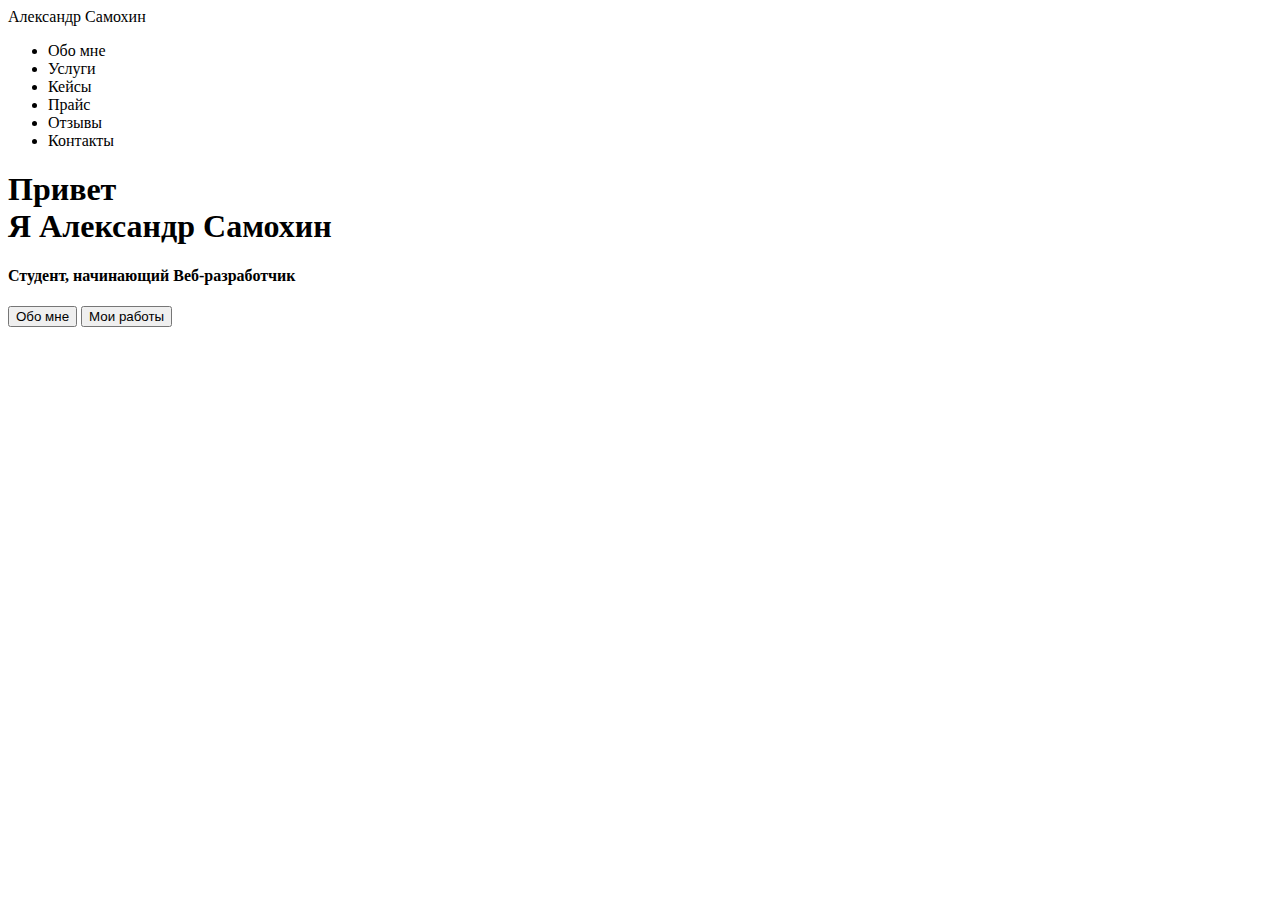
==== src/index.html @ 6c16e6c9 "Залил проект на сервер" ====
<!DOCTYPE html>
<html lang="en">
<head>
	<meta charset="UTF-8">
	<meta name="description" content="Это моя первая страница...">
	<meta name="author" content="Alexandr">
	<meta name="robots" content="all">
	<meta name="viewport" content="width=device-width, initial-scale=1.0">

	<meta property="og:title" content="Это моя первая страница...">
	<title>Александр Самохин - начинающий Веб-разработчик</title>
</head>

<body>
	<header>
		<nav>
			<div class="logo">Александр Самохин</div>
			<div class="menu"><ul> 
				  <li>Обо мне</li>
				  <li>Услуги</li>
				  <li>Кейсы</li>
				  <li>Прайс</li>
				  <li>Отзывы</li>
				  <li>Контакты</li>
				</ul>
			</div>
		</nav>
	</header>

	<div class="main"><div class="title__container">
		<h1>Привет <br> Я Александр Самохин</h1>
		<h4>Студент, начинающий Веб-разработчик</h4>
		<input type="submit" value="Обо мне">
		<input type="submit" value="Мои работы">
	</div></div>



</body>

</html>
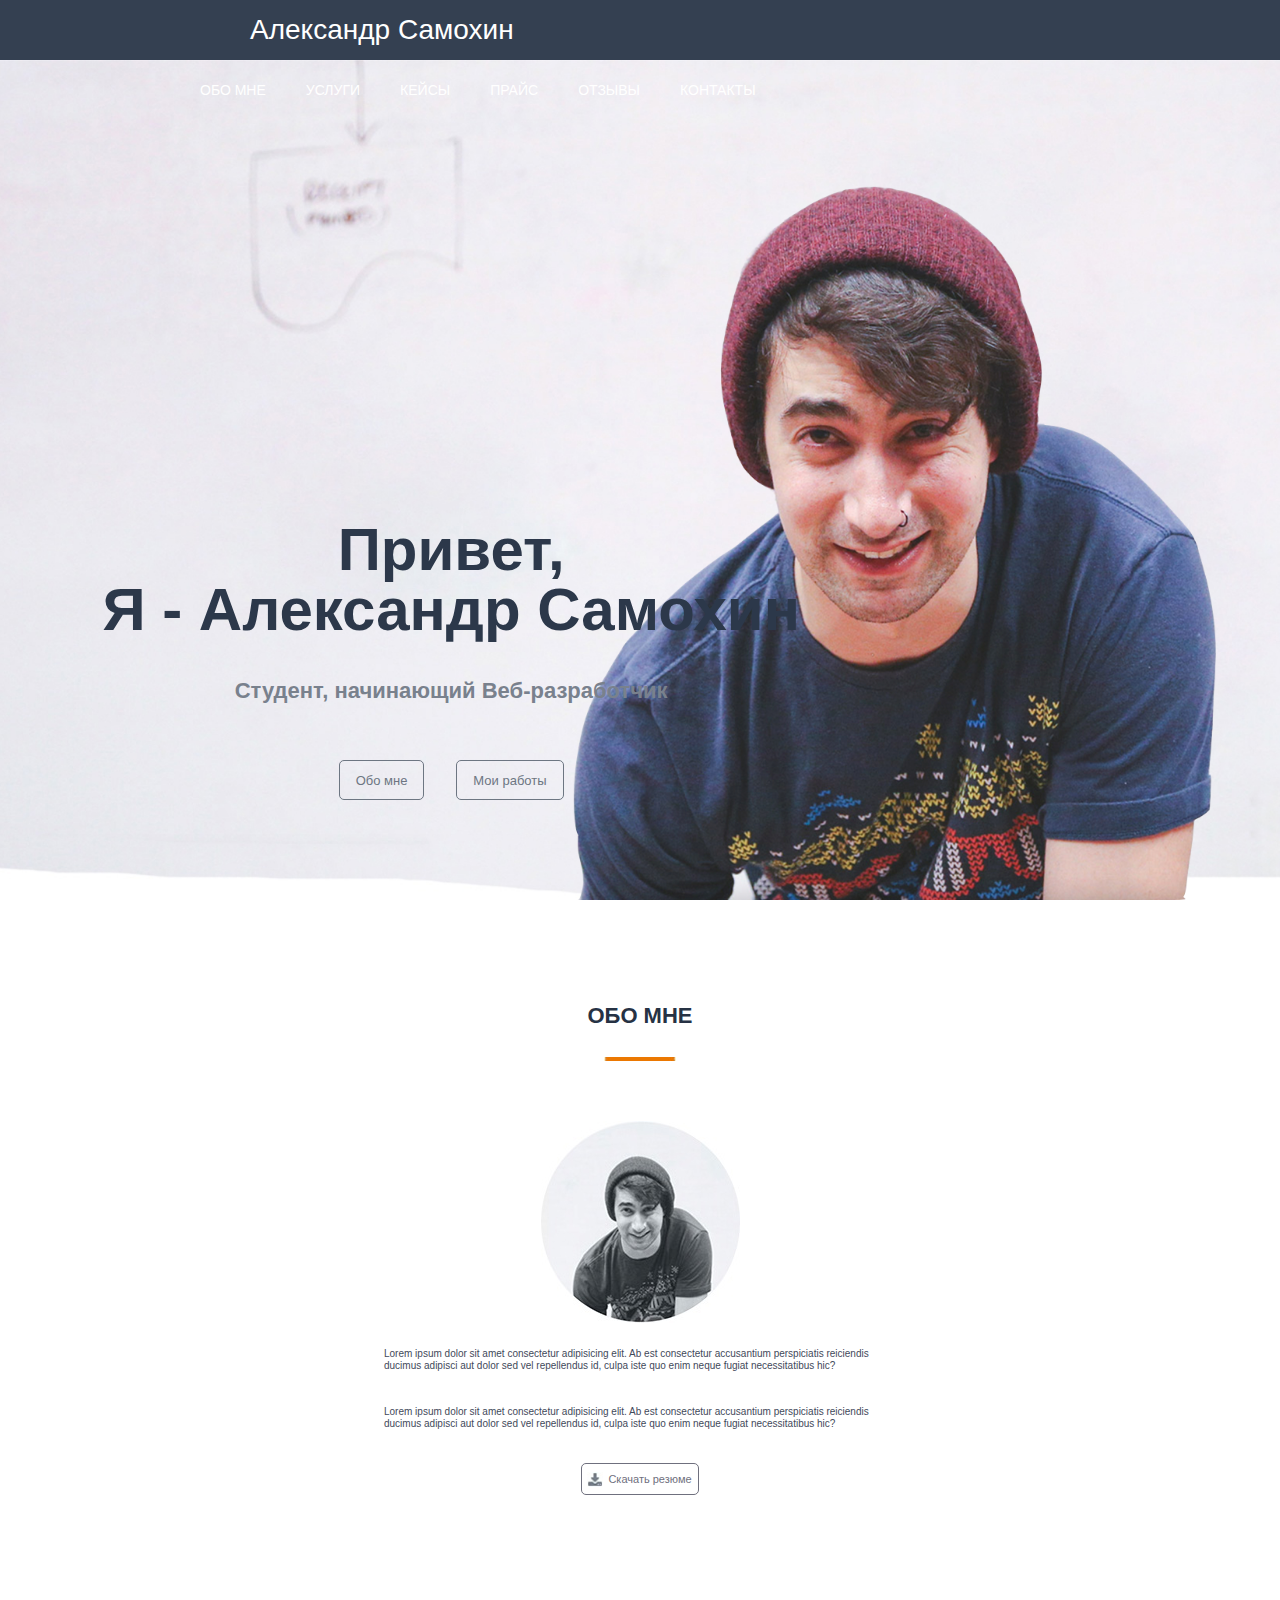
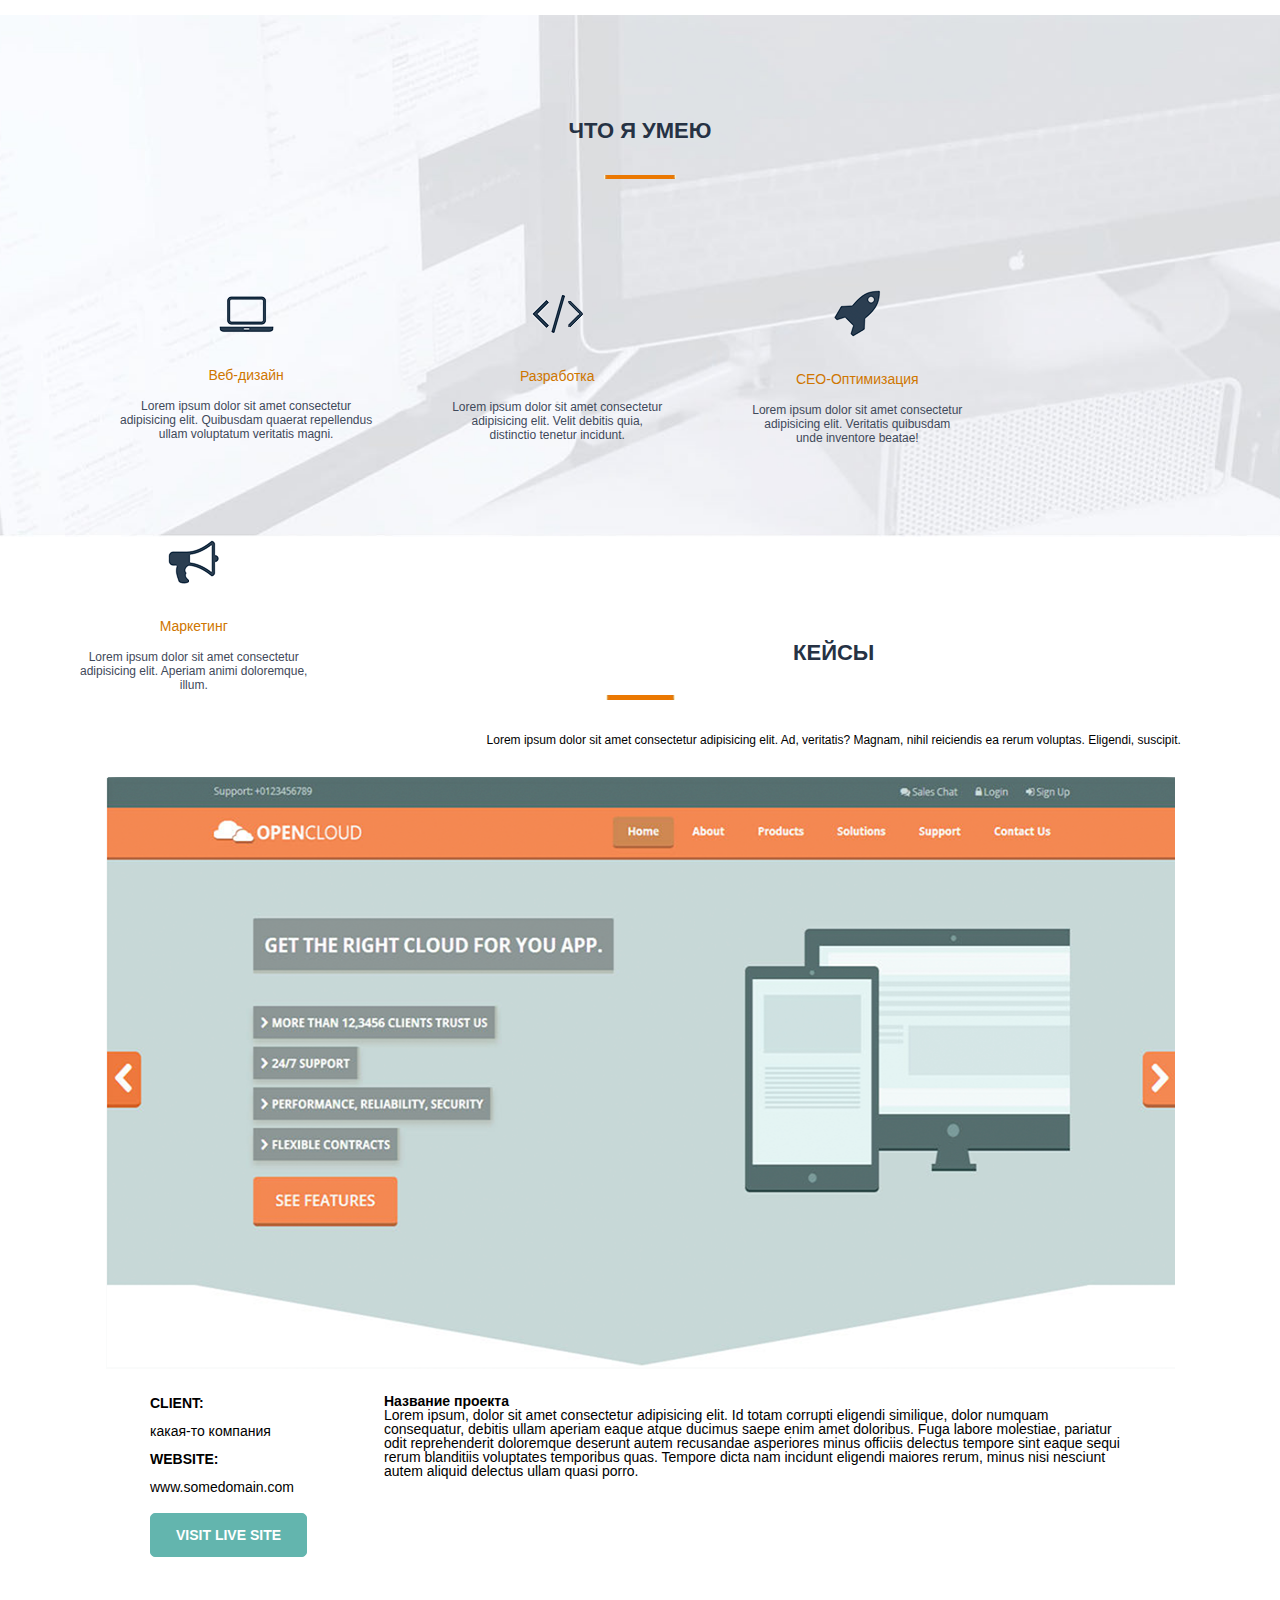
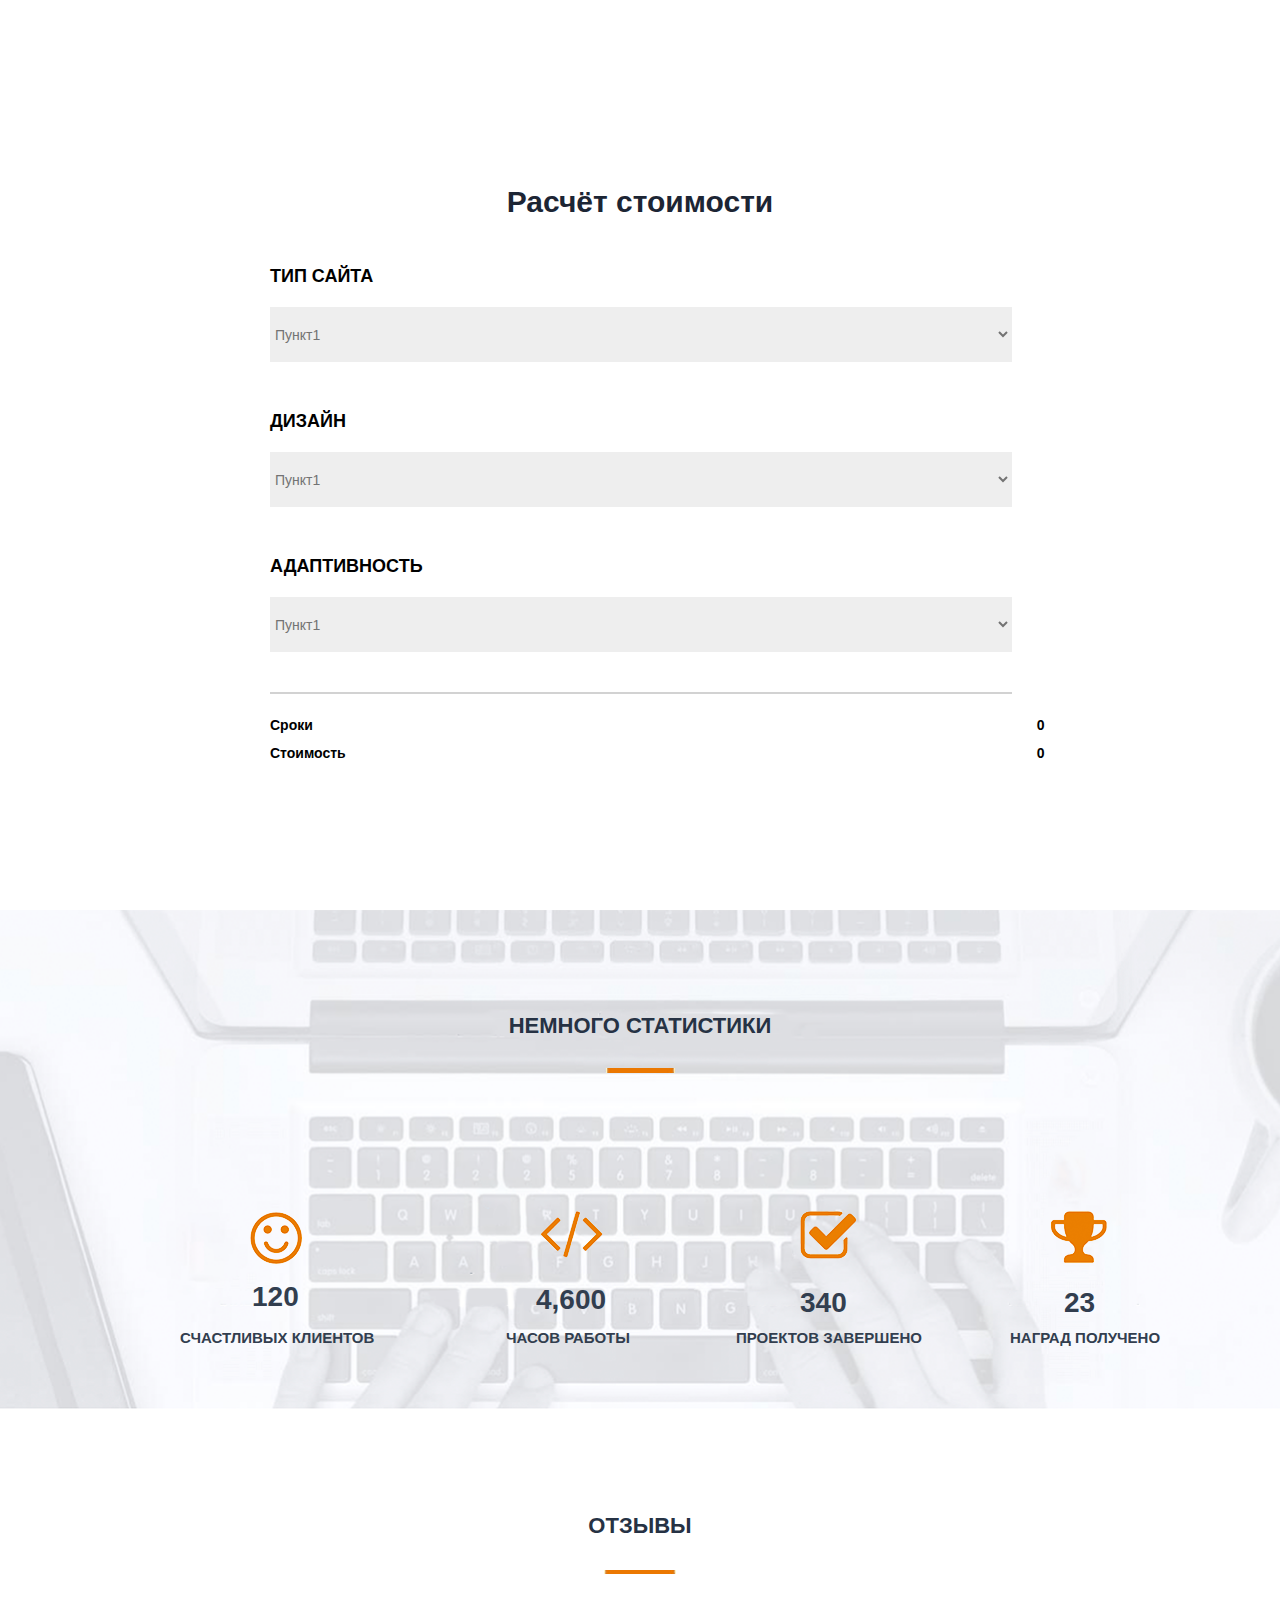
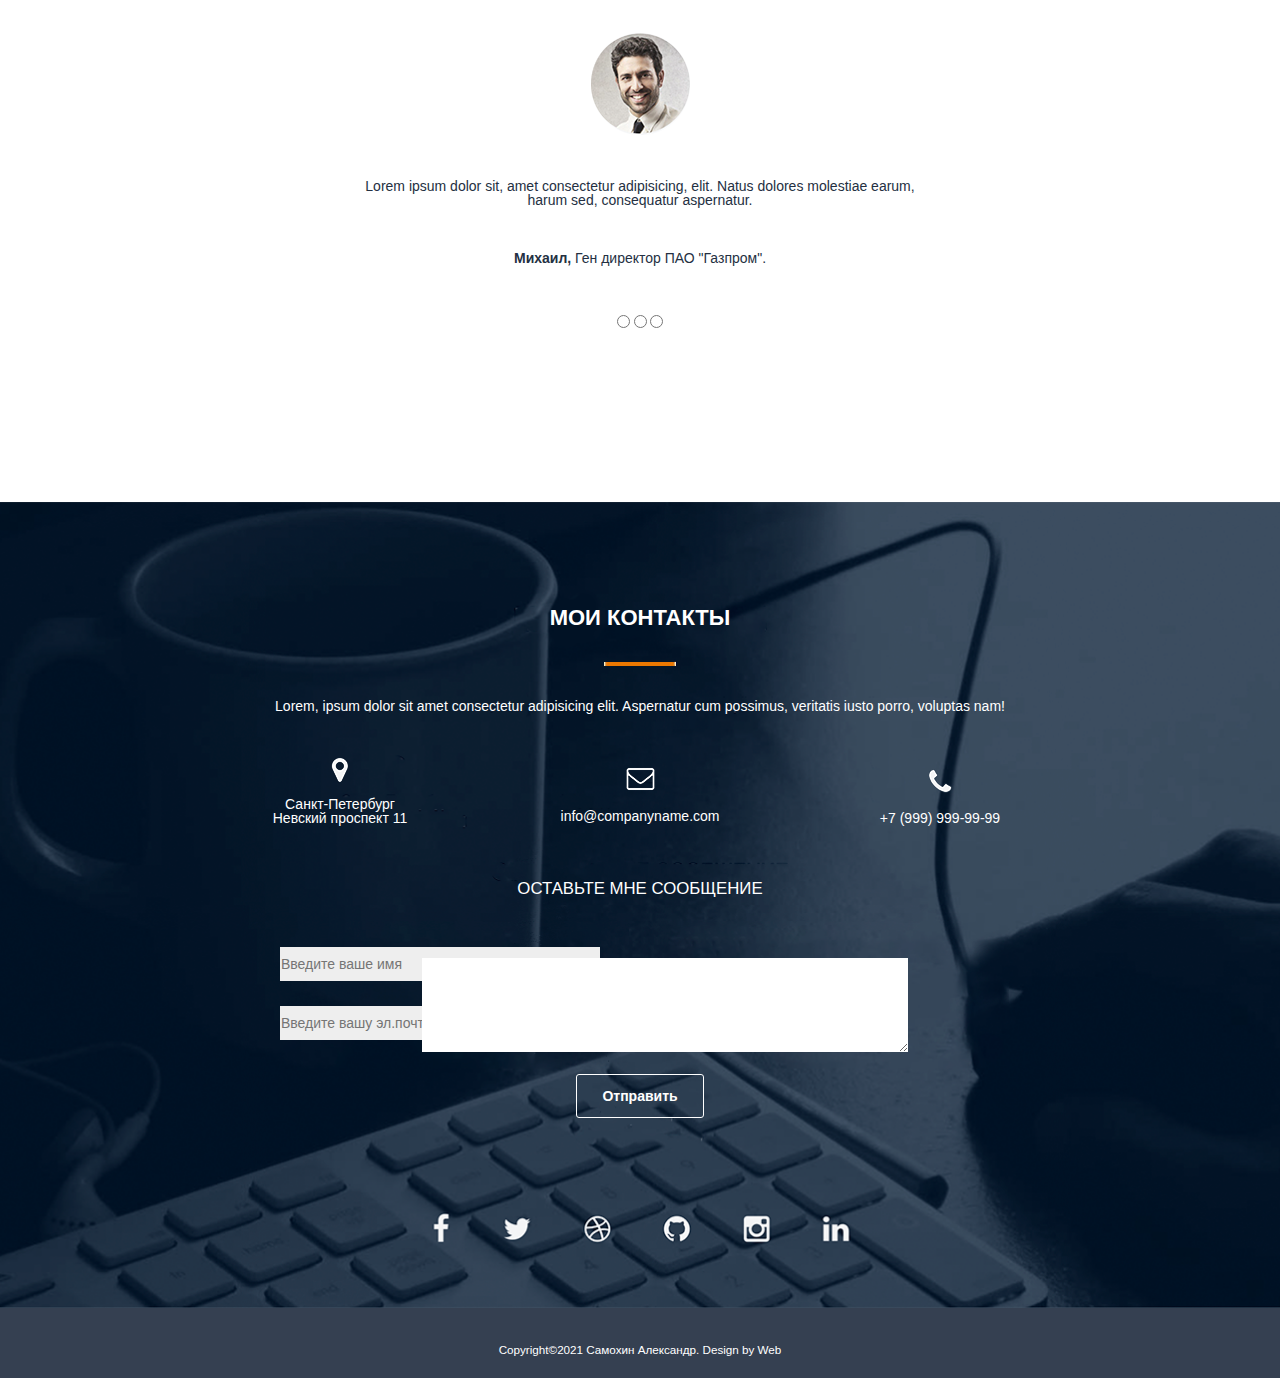
==== commit 3d23462e: "Второе домашнее задание (Не до конца сделано в самом конец)" ====
--- a/src/index.html
+++ b/src/index.html
@@ -9,6 +9,8 @@
 
 	<meta property="og:title" content="Это моя первая страница...">
 	<title>Александр Самохин - начинающий Веб-разработчик</title>
+	<link rel="stylesheet" href="css/reset.css">
+	<link rel="stylesheet" href="css/style.css">
 </head>
 
 <body>
@@ -28,12 +30,199 @@
 	</header>
 
 	<div class="main"><div class="title__container">
-		<h1>Привет <br> Я Александр Самохин</h1>
+		<h1>Привет, <br> Я - Александр Самохин</h1>
 		<h4>Студент, начинающий Веб-разработчик</h4>
 		<input type="submit" value="Обо мне">
 		<input type="submit" value="Мои работы">
 	</div></div>
 
+	
+	<div class="blog1">
+		<h2>Обо мне</h2>
+		<img src="img/line.png" alt="line">
+		<div class="aboutme">
+			<img src="img/boy2.png" alt="Пока не добавил(">
+			<p><small>Lorem ipsum dolor sit amet consectetur adipisicing elit. Ab est consectetur accusantium perspiciatis reiciendis ducimus adipisci aut dolor sed vel repellendus id, culpa iste quo enim neque fugiat necessitatibus hic?</small></p>
+			<p><small>Lorem ipsum dolor sit amet consectetur adipisicing elit. Ab est consectetur accusantium perspiciatis reiciendis ducimus adipisci aut dolor sed vel repellendus id, culpa iste quo enim neque fugiat necessitatibus hic?</small></p>
+			<input type="submit" value="Скачать резюме">
+		</div>
+	</div>
+
+	<div class="blog2">
+		<h2>Что я умею</h2>
+		<!-- <img src="img/line.png" alt="line"> -->
+		<div class="can">
+			<br>
+			<div class="web">
+				<img src="img/laptop.png" alt="не добавил">
+				<h3>Веб-дизайн</h3>
+				<span>Lorem ipsum dolor sit amet consectetur <br>adipisicing elit. Quibusdam quaerat repellendus <br>ullam voluptatum veritatis magni.</span>
+			</div>
+			<br>
+			<div class="develop">
+				<img src="img/develop1.png" alt="нету(">
+				<h3>Разработка</h3>
+				<span>Lorem ipsum dolor sit amet consectetur <br>adipisicing elit. Velit debitis quia, <br>distinctio tenetur incidunt.</span>
+			</div>
+			<br>
+			<div class="CEO">
+				<img src="img/rocket.png" alt="не скачал">
+				<h3>CEO-Оптимизация</h3>
+				<span>Lorem ipsum dolor sit amet consectetur <br>adipisicing elit. Veritatis quibusdam <br>unde inventore beatae!</span>
+			</div>
+			<br>
+			<div class="marketing">
+				<img src="img/voice.png" alt="не установил">
+				<h3>Маркетинг</h3>
+				<span>Lorem ipsum dolor sit amet consectetur<br> adipisicing elit. Aperiam animi doloremque,<br> illum.</span>
+			</div>
+		</div>
+	</div>
+
+	<div class="blog3">
+		<h2>Кейсы</h2>
+		<div class="case">
+			<div class="case1">
+				<p>Lorem ipsum dolor sit amet consectetur adipisicing elit. Ad, veritatis? Magnam, nihil reiciendis ea rerum voluptas. Eligendi, suscipit.</p> </div>
+				<!-- <img src="img/opencloud.png" alt="Огромная картинка, которой нет"> -->
+				<div class="case2">
+					<p><b>CLIENT:</b><br><br>какая-то компания<br><br>
+					<b>WEBSITE:</b><br><br>www.somedomain.com</p>
+				</div>
+					<div class="case3">
+						<p><b>Название проекта</b><br>Lorem ipsum, dolor sit amet consectetur adipisicing elit. Id totam corrupti eligendi similique, dolor numquam consequatur, debitis ullam aperiam eaque atque ducimus saepe enim amet doloribus. Fuga labore molestiae, pariatur odit reprehenderit doloremque deserunt autem recusandae asperiores minus officiis delectus tempore sint eaque sequi rerum blanditiis voluptates temporibus quas. Tempore dicta nam incidunt eligendi maiores rerum, minus nisi nesciunt autem aliquid delectus ullam quasi porro.</p>				
+					</div>
+		</div>
+	</div>
+		<div class="button">
+		<input type="submit" value="VISIT LIVE SITE">
+		</div>
+		<div class="calculate">
+		<h2>Расчёт стоимости</h2>
+		<div class="calc1">
+			<form action="#">
+				<p><b>ТИП САЙТА</b></p>
+				<select name="list" id="list">
+					<option value="opt1">Пункт1</option>
+				</select>
+				<p><b>ДИЗАЙН</b></p>
+				<select name="list" id="list">
+					<option value="opt1">Пункт1</option>
+				</select>
+				<p><b>АДАПТИВНОСТЬ</b></p>
+				<select name="list" id="list">
+					<option value="opt1">Пункт1</option>
+				</select>
+			</form>
+			<img src="img/totalline.png" alt="">
+		</div>
+		</div>
+		<div class="total">
+			<span class="date1">Сроки</span>	
+			<span class="date2">0</span>
+			<br><br>
+			<span class="amount1">Стоимость</span>
+			<span class="amount2">0</span>
+		</div>
+	</div>
+
+	<div class="blog4">
+		<div class="stats">
+			<h2>НЕМНОГО СТАТИСТИКИ</h2>
+			<div>
+				<div class="smile">
+				<img src="img/smile.png" alt="Смайлик:)">
+				<br><br>
+				<h4><b>120</b></h4><br><p>счастливых клиентов</p>
+				</div>
+				<div class="develop2">
+				<img src="img/develop2.png" alt="Знак разработки">
+				<h4><b>4,600</b></h4><br><p>часов работы</p>
+				</div>
+				<div class="galka">
+				<img src="img/galka.png" alt="Галочка">
+				<h4><b>340</b></h4><br><p>проектов завершено</p>
+				</div>
+				<div class="cup">
+				<img src="img/cup.png" alt="Кубок">
+				<h4><b>23</b></h4><br><p>наград получено</p>
+				</div>
+			</div>
+		</div>
+	</div>
+
+	<div class="blog5">
+		<h2>ОТЗЫВЫ</h2>
+		<div class="review">
+			<img src="img/avatar.png" alt="Аватарка человека,который оставил отзыв">
+			<p>Lorem ipsum dolor sit, amet consectetur adipisicing, elit. Natus dolores molestiae earum, <br>harum sed, consequatur aspernatur.</p>
+			<p><b>Михаил,</b> Ген директор ПАО "Газпром".</p>
+		</div>
+		<input type="radio" name="input1" value="1">
+		<input type="radio" name="input1" value="2">
+		<input type="radio" name="input1" value="3">
+	</div>
+
+	<div class="blog6">
+		<h2>МОИ КОНТАКТЫ</h2>
+		<div class="contacts1">
+			<p>Lorem, ipsum dolor sit amet consectetur adipisicing elit. Aspernatur cum possimus, veritatis iusto porro, voluptas nam!</p> 
+			</div>
+			<div class="contacts2">
+			<img src="img/geo.png" alt="Значок метки на карте">
+			<p>Санкт-Петербург<br>Невский проспект 11</p>
+			</div>
+			<div class="contacts3">
+			<img src="img/mail.png" alt="Значок письма(email)">
+			<p>info@companyname.com</p>
+			</div>
+			<div class="contacts4">
+			<img src="img/call.png" alt="Значок телефона">
+			<p>+7 (999) 999-99-99</p>
+		</div>
+		<div class="contacts5">
+		<p><big>ОСТАВЬТЕ МНЕ СООБЩЕНИЕ</big></p>	
+		</div>
+			<div class="request">
+			<form action="#">
+				<div class="request1">
+				<input type="text" name="Text_input1" value="" placeholder="Введите ваше имя">
+				</div>
+				<div class="request2">
+				<input type="text" name="Text_input1" value="" placeholder="Введите вашу эл.почту">
+				</div>
+				<textarea name="name1" id="" cols="30" rows="10">
+				
+				</textarea>
+				</div>
+				<div class="request3">
+				<input type="submit" value="Отправить">
+			</form>
+		</div>
+		<!-- <div> -->
+			<!-- <img src="" alt="facebook"> -->
+			<!-- <img src="" alt="twitter"> -->
+			<!-- <img src="" alt="мячик?"> -->
+			<!-- <img src="" alt="github"> -->
+			<!-- <img src="" alt="instagram"> -->
+			<!-- <img src="" alt="Linkedin"> -->
+		<!-- </div> -->
+	</div>
+	<div class="map>">
+
+	</div>
+
+	<div class="downer">
+		<p><small>Copyright©2021 Самохин Александр. Design by Web</small></p>
+	</div>
+
+
+
+
+
+
+
+
 
 
 </body>
--- a/src/css/style.css
+++ b/src/css/style.css
@@ -0,0 +1,486 @@
+body{
+	font-family: Arial, sans-serif;
+
+
+}
+
+nav{
+	width: 100%;
+	height: 60px;
+	background: #344051;
+
+}
+
+.logo{
+	color: #fff;
+	font-size: 28px;
+	line-height: 60px;
+	padding-left: 250px;
+	float: left;
+
+}
+
+.menu{
+	float: left;
+	padding-left: 200px;
+}
+.menu li{
+	float: left;
+	line-height: 60px;
+	color: #fff;
+	margin-right: 40px;
+	font-size: 14px;
+	text-transform: uppercase;
+
+}
+
+.main{
+	width: 100%;
+	height: calc(100% - 60px);
+	background: url("../img/boy.png") 90% 100%/auto 85% no-repeat, url("../img/bg.jpg") center/cover no-repeat;
+}
+
+.title__container{
+	float: left;
+	margin: 400px 0px 0px 8%;
+	color: #2c384a;
+	text-align: center;
+
+}
+.title__container h1{
+	font-size: 60px;
+	font-weight: bold;
+}
+.title__container h4{
+	margin-top: 40px;
+	font-size: 22px;
+	font-weight: bold;
+	color: #79818d;
+
+}
+
+.title__container input{
+	height: 40px;
+	text-align: center;
+	border: 1px solid #6d7682;
+	background: none;
+	border-radius: 5px;
+	color: #6d7682;
+	font-size: 13px;
+	padding: 0px 16px;
+	margin: 58px 14px 58px 14px;
+
+}
+
+.blog1{
+	width: 100%;
+	height: 715px;
+	background: #fff;
+	text-align: center;
+
+}
+
+.blog1 h2{
+	padding-top: 105px;
+	font-size: 22px;
+	font-weight: bold;
+	color: #263244;
+	text-align: center;
+	text-transform: uppercase;
+}
+
+.blog1 img{
+	margin-top: 30px;
+}
+.aboutme img{
+	margin-top: 60px;
+}
+
+.aboutme p{
+	color: #3f495a;
+	font-size: 12px;
+	margin: 24px 30% 34px 30%;
+	text-align: left;
+}
+.aboutme input{
+	height: 32px;
+	border: 1px solid #6f707e;
+	background: url("../img/download.png") 5px/16px 50% no-repeat;
+	padding: 8px 6px 8px 26px;
+	border-radius: 5px;
+	color: #6f707e;
+	font-size: 11px;
+}
+
+.blog2 {
+	width: 100%;
+	height: 522px;
+	background: url("../img/line.png") 50% 160px no-repeat, url(../img/bg2.jpg) center/cover no-repeat;
+}
+.blog2 h2{
+	padding-top: 105px;
+	font-size: 22px;
+	font-weight: bold;
+	color: #263244;
+	text-align: center;
+	text-transform: uppercase;
+}
+.blog2 h3{
+	color: #cf7600;
+	margin-bottom: 16px;
+}
+.blog2 span{
+	font-size: 12px;
+	color: #3f495a;
+}
+.web img{
+	margin-top: 140px;
+	margin-bottom: 35px;
+}
+
+.web{
+	float: left;
+	margin-left: 120px;
+	color: #2c384a;
+	text-align: center;
+}
+
+.develop img{
+	margin-top: 124px;
+	margin-bottom: 35px;
+}
+
+.develop{
+	float: left;
+	margin: 0 80px;
+	color: #2c384a;
+	text-align: center;
+}
+.CEO img{
+	margin-top: 106px;
+	margin-bottom: 35px;
+}
+
+.CEO{
+	float: left;
+	margin: 0 10px;
+	color: #2c384a;
+	text-align: center;
+}
+
+.marketing img{
+	margin-top: 16px;
+	margin-bottom: 35px;
+}
+
+.marketing{
+	float: left;
+	margin: 80px;
+	color: #2c384a;
+	text-align: center;
+}
+
+.blog3 {
+	width: 100%;
+	height: 976px;
+	background: url("../img/line.png") 50% 158px/69px 5px no-repeat, url("../img/opencloud.png") 50% 240px/1069px 592px no-repeat;
+}
+.blog3 h2{
+	padding-top: 105px;
+	font-size: 22px;
+	font-weight: bold;
+	color: #263244;
+	text-align: center;
+	text-transform: uppercase;
+}
+.case1 img{
+	text-align: center;
+	margin-top: 120px;
+	margin-bottom: 44px;
+}
+.case1 p{
+	font-size: 12px;
+	text-align: center;
+	margin-top: 70px;
+}
+.case2 p{
+	margin-top: 650px;
+	margin-left: 150px;
+	margin-bottom: 26px;
+	text-align: left;
+}
+.case3 p{
+	margin-top: -126px;
+	margin-left: 30%;
+	padding-right: 12%;
+}
+.button input{
+	height: 44px;
+	text-align: center;
+	border: 1px solid #63b5ae;
+	background-color: #63b5ae;
+	border-radius: 5px;
+	color: #fff;
+	font-size: 14px;
+	font-weight: bold;
+	padding: 0px 25px;
+	margin-left: 150px;
+}
+.calculate{
+	margin-top: 230px;
+}
+.calculate h2{
+	font-size: 30px;
+	text-align: center;
+	font-weight: bold;
+	color: #1c2534;
+	margin-bottom: 8px;
+}
+.calc1 p{
+	margin-top: 50px;
+	margin-bottom: 22px;
+	font-size: 18px;
+	font-weight: bold;
+	text-align: left;
+	margin-left: 270px;
+}
+.calc1 select{
+	height: 55px;
+	width: 58%;
+	text-align: left;
+	border: 1px solid #eeeeee;
+	background-color: #eeeeee;
+	color: #737373;
+	font-size: 14px;
+	margin-left: 270px;
+}
+.calc1 img{
+	width: 58%;
+	margin-top: 40px;
+	margin-left: 270px;
+	margin-bottom: 24px;
+}
+.total h4{
+	font-weight: bold;
+	margin-left: 270px;
+	font-size: 14px;
+}
+.date1{
+	font-weight: bold;
+	margin-left: 270px;
+}
+.date2{
+	font-weight: bold;
+	margin-left: 720px;
+}
+.amount1{
+	font-weight: bold;
+	margin-left: 270px;
+	margin-top: 30px;
+}
+.amount2{
+	font-weight: bold;
+	margin-left: 687px;
+}
+
+.blog4 {
+	margin-top: 150px;
+	width: 100%;
+	height: 500px;
+	background: url("../img/line.png") 50% 158px/69px 5px no-repeat, url("../img/bg3.png") center/cover no-repeat;
+}
+.blog4 h2{
+	padding-top: 105px;
+	font-size: 22px;
+	font-weight: bold;
+	color: #263244;
+	text-align: center;
+	text-transform: uppercase;
+}
+.blog4 h4{
+	font-size: 28px;
+	color: #323e4f;
+}
+.blog4 p{
+	font-size: 15px;
+	color: #323e4f;
+	text-transform: uppercase;
+	font-weight: bold;
+}
+.smile img{
+	margin-top: 175px;
+	margin-left: 250px;
+}
+.smile h4{
+	margin-top: 5px;
+	margin-left: 252px;
+}
+.smile p{
+	margin-top: 5px;
+	margin-left: 180px;
+}
+.develop2 img{
+	margin-top: -134px;
+	margin-left: 540px;
+}
+.develop2 h4{
+	margin-top: -73px;
+	margin-left: 536px;
+}
+.develop2 p{
+	margin-top: 2px;
+	margin-left: 506px;
+}
+.galka img{
+	margin-top: -134px;
+	margin-left: 800px;
+}
+.galka h4{
+	margin-top: -70px;
+	margin-left: 800px;
+}
+.galka p{
+	margin-top: -1px;
+	margin-left: 736px;
+}
+.cup img{
+	margin-top: -134px;
+	margin-left: 1050px;
+}
+.cup h4{
+	margin-top: -70px;
+	margin-left: 1064px;
+}
+.cup p{
+	margin-top: -1px;
+	margin-left: 1010px;
+}
+.blog5{
+	width: 100%;
+	height: 588px;
+	background: url("../img/line.png") 50% 160px no-repeat;
+	text-align: center;
+}
+.blog5 h2{
+	padding-top: 105px;
+	font-size: 22px;
+	font-weight: bold;
+	color: #263244;
+	text-align: center;
+	text-transform: uppercase;
+
+}
+.blog5 img{
+	margin-top: 96px;
+}
+.review p{
+	color: #243042;
+	margin-top: 44px;
+}
+.blog5 input{
+	margin-top: 50px;
+	margin-bottom: 90px;
+}
+.blog6{
+	margin-top: 104px;
+	width: 100%;
+	height: 806px;
+	background: url("../img/line.png") 50% 160px no-repeat, url("../img/bg4.png") center/cover no-repeat;
+	text-align: center;
+	color: #fff;
+}
+.blog6 h2{
+	padding-top: 105px;
+	font-size: 22px;
+	font-weight: bold;
+	color: #fff;
+	text-align: center;
+	text-transform: uppercase;
+}
+.contacts1{
+	margin-top: 70px;
+}
+.contacts2{
+	margin-top: 44px;
+	margin-left: -600px;
+}
+.contacts2 p{
+	margin-top: 14px;
+}
+.contacts3{
+	margin-top: -58px;
+}
+.contacts3 p{
+	margin-top: 18px;
+}
+.contacts4{
+	margin-top: -54px;
+	margin-left: 600px;
+}
+.contacts4 p{
+	margin-top: 18px;
+}
+.contacts5{
+	margin-top: 56px;
+}
+.request1 input{
+	margin-top: 50px;
+	margin-left: -400px;
+	height: 34px;
+	width: 25%;
+	text-align: left;
+	border: 1px solid #eeeeee;
+	background-color: #eeeeee;
+	color: #5d5d5e;
+	font-size: 14px;
+}
+.request2 input{
+	margin-top: 25px;
+	margin-left: -400px;
+	height: 34px;
+	width: 25%;
+	text-align: left;
+	border: 1px solid #eeeeee;
+	background-color: #eeeeee;
+	color: #5d5d5e;
+	font-size: 14px;
+}
+.request textarea{
+	height: 94px;
+	width: 38%;
+	margin-top: -20%;
+	margin-left: 50px;
+}
+/*не понял как правильно добавить эти строчки (имя, мыло и сообщение), ибо они у меня слетают куда-то и не хотят вставать как в шаблоне на фотошопе(((*/
+
+.request3 input{
+	height: 44px;
+	text-align: center;
+	border: 1px solid #fff;
+	background: none;
+	border-radius: 3px;
+	color: #fff;
+	font-size: 14px;
+	font-weight: bold;
+	padding: 0px 25px;
+	margin-top: 20px;
+}
+.downer{
+	width: 100%;
+	height: 70px;
+	background: #354051;
+	color: #fff;
+	text-align: center;
+	padding-top: 34px;
+}
+	
+
+
+
+
+
+
+
+
+
+
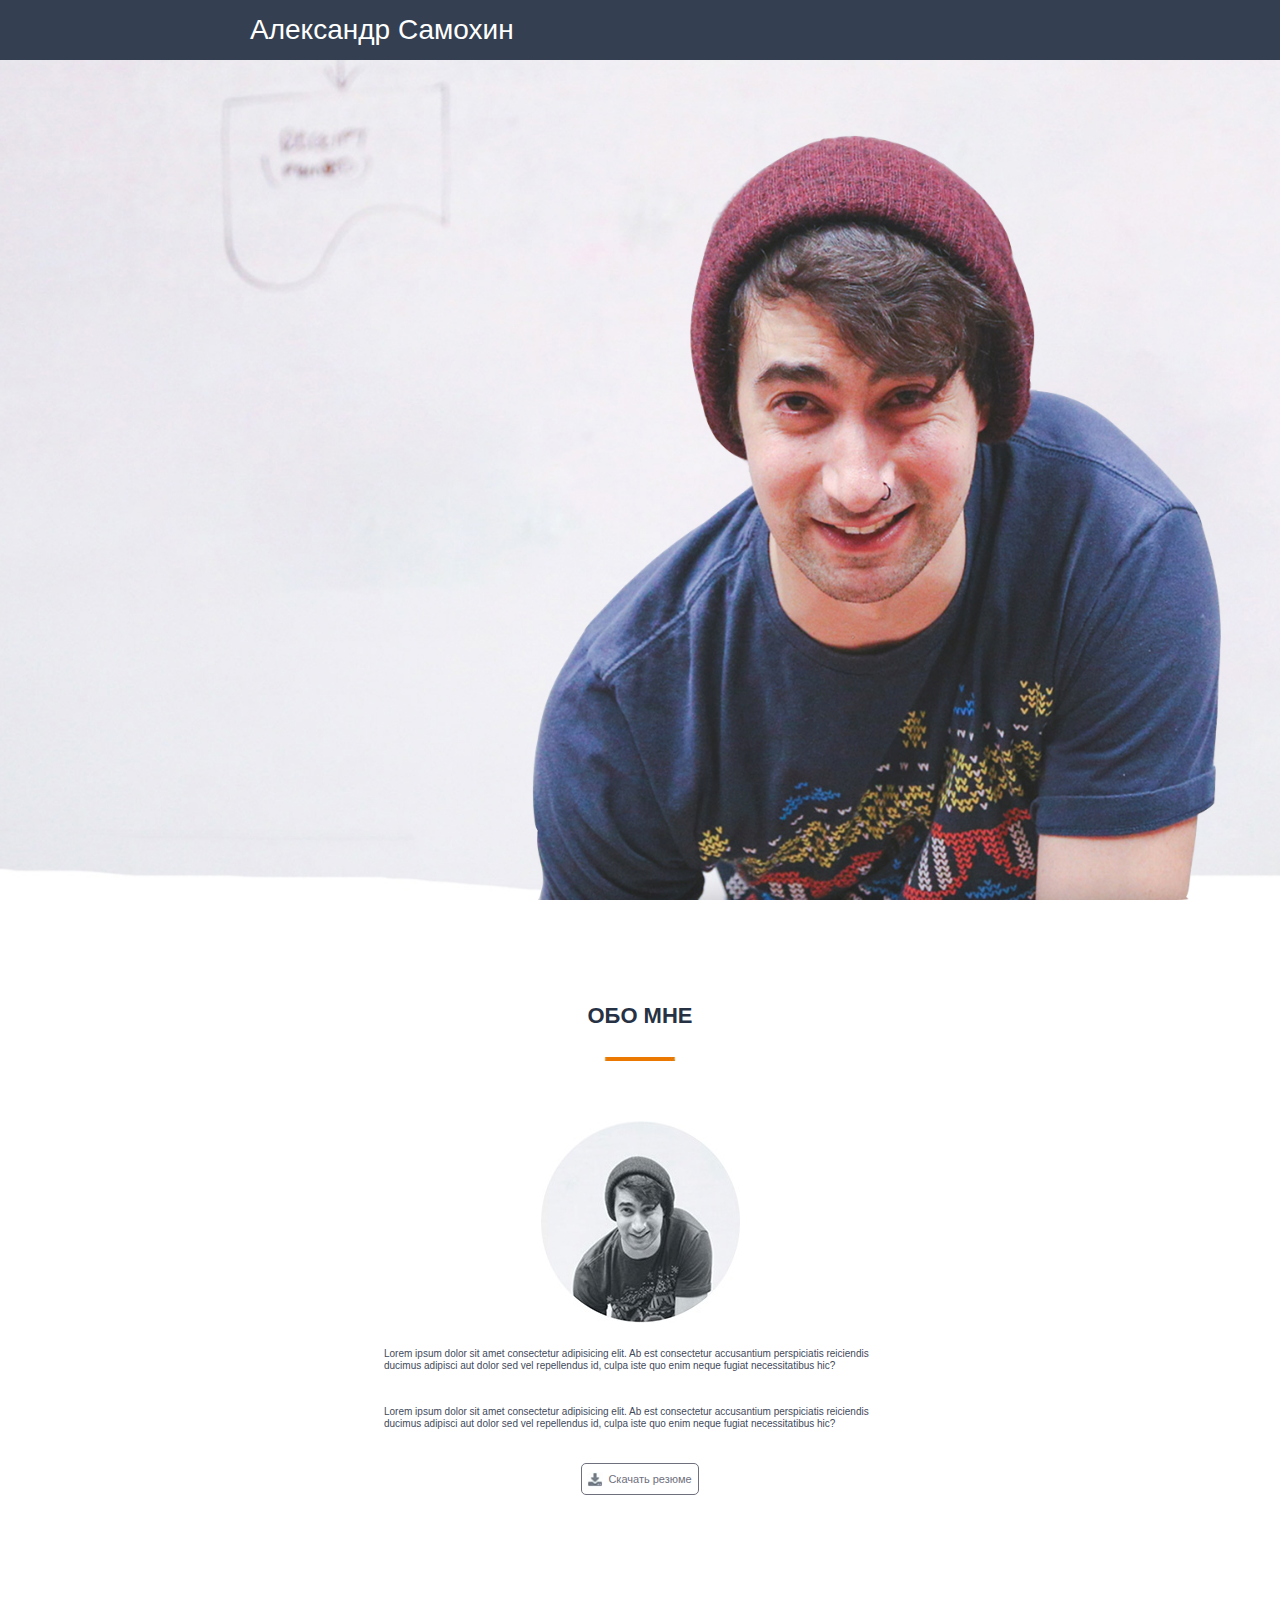
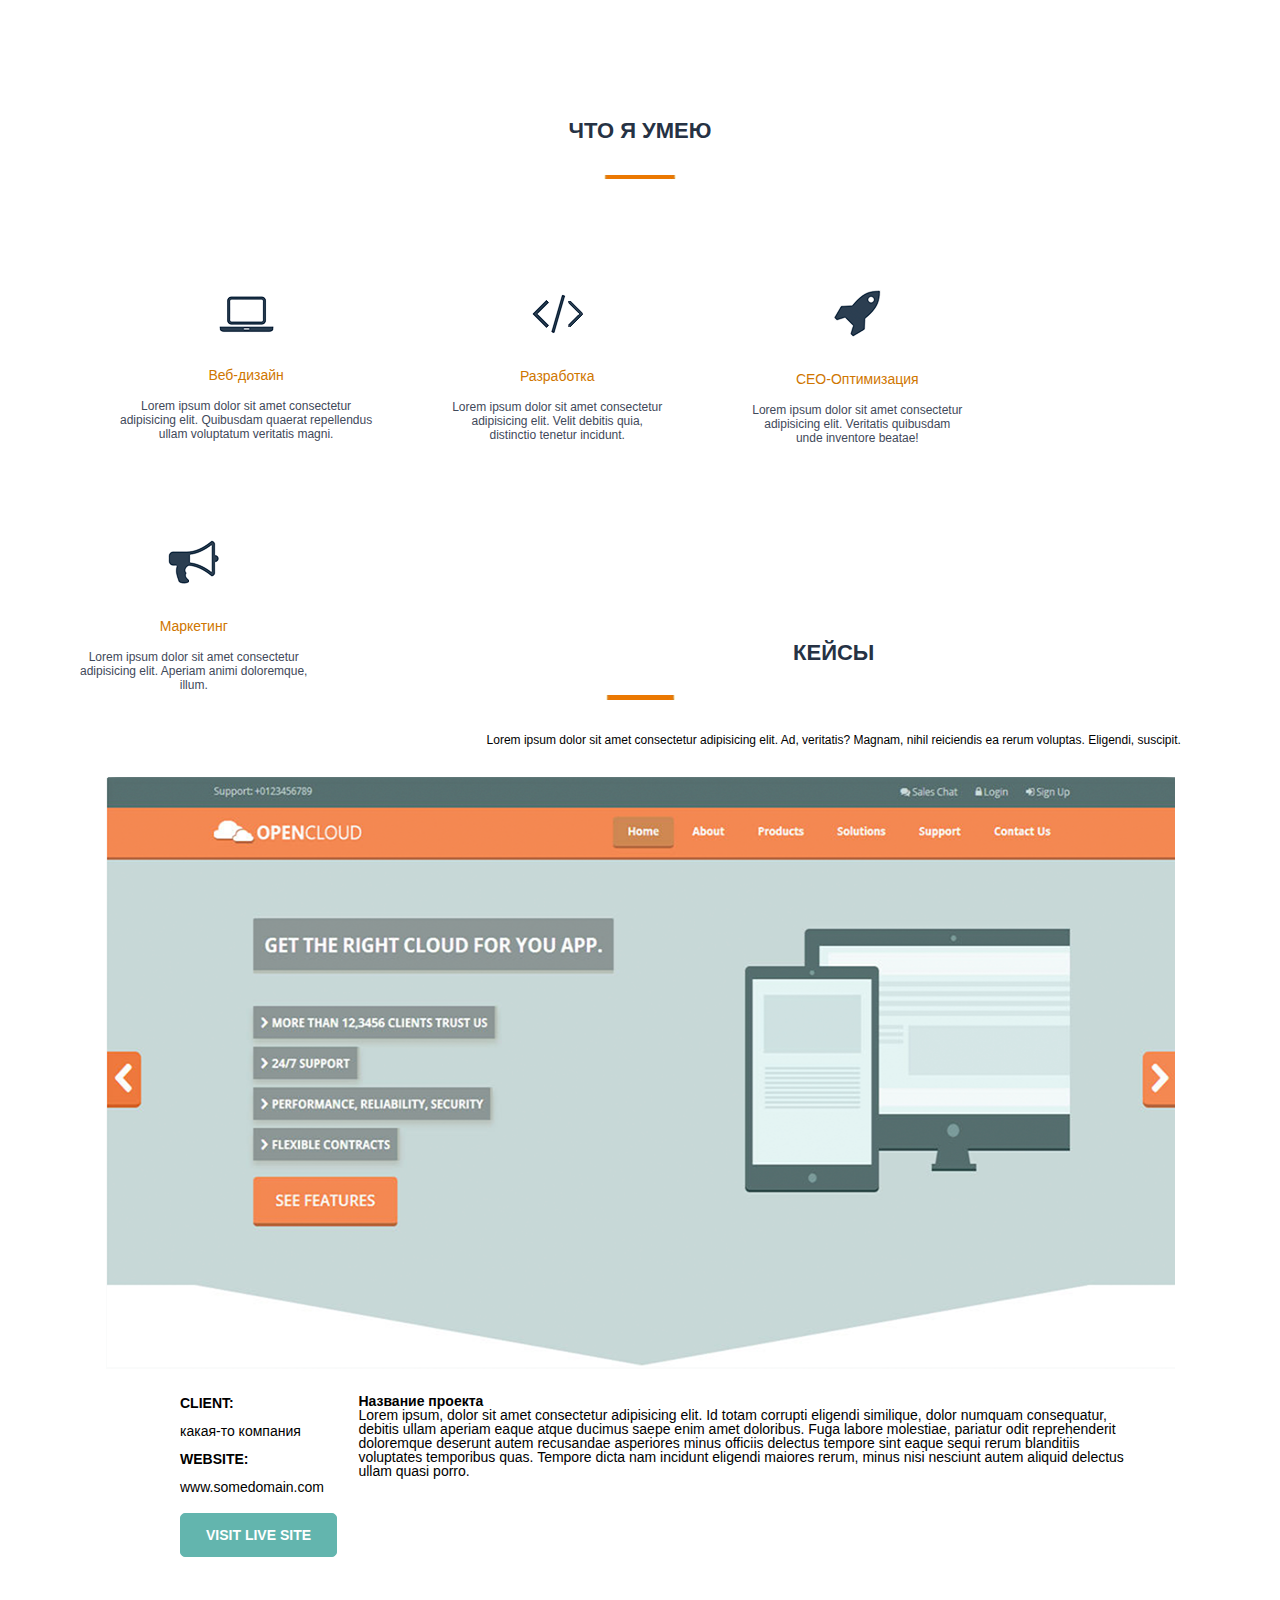
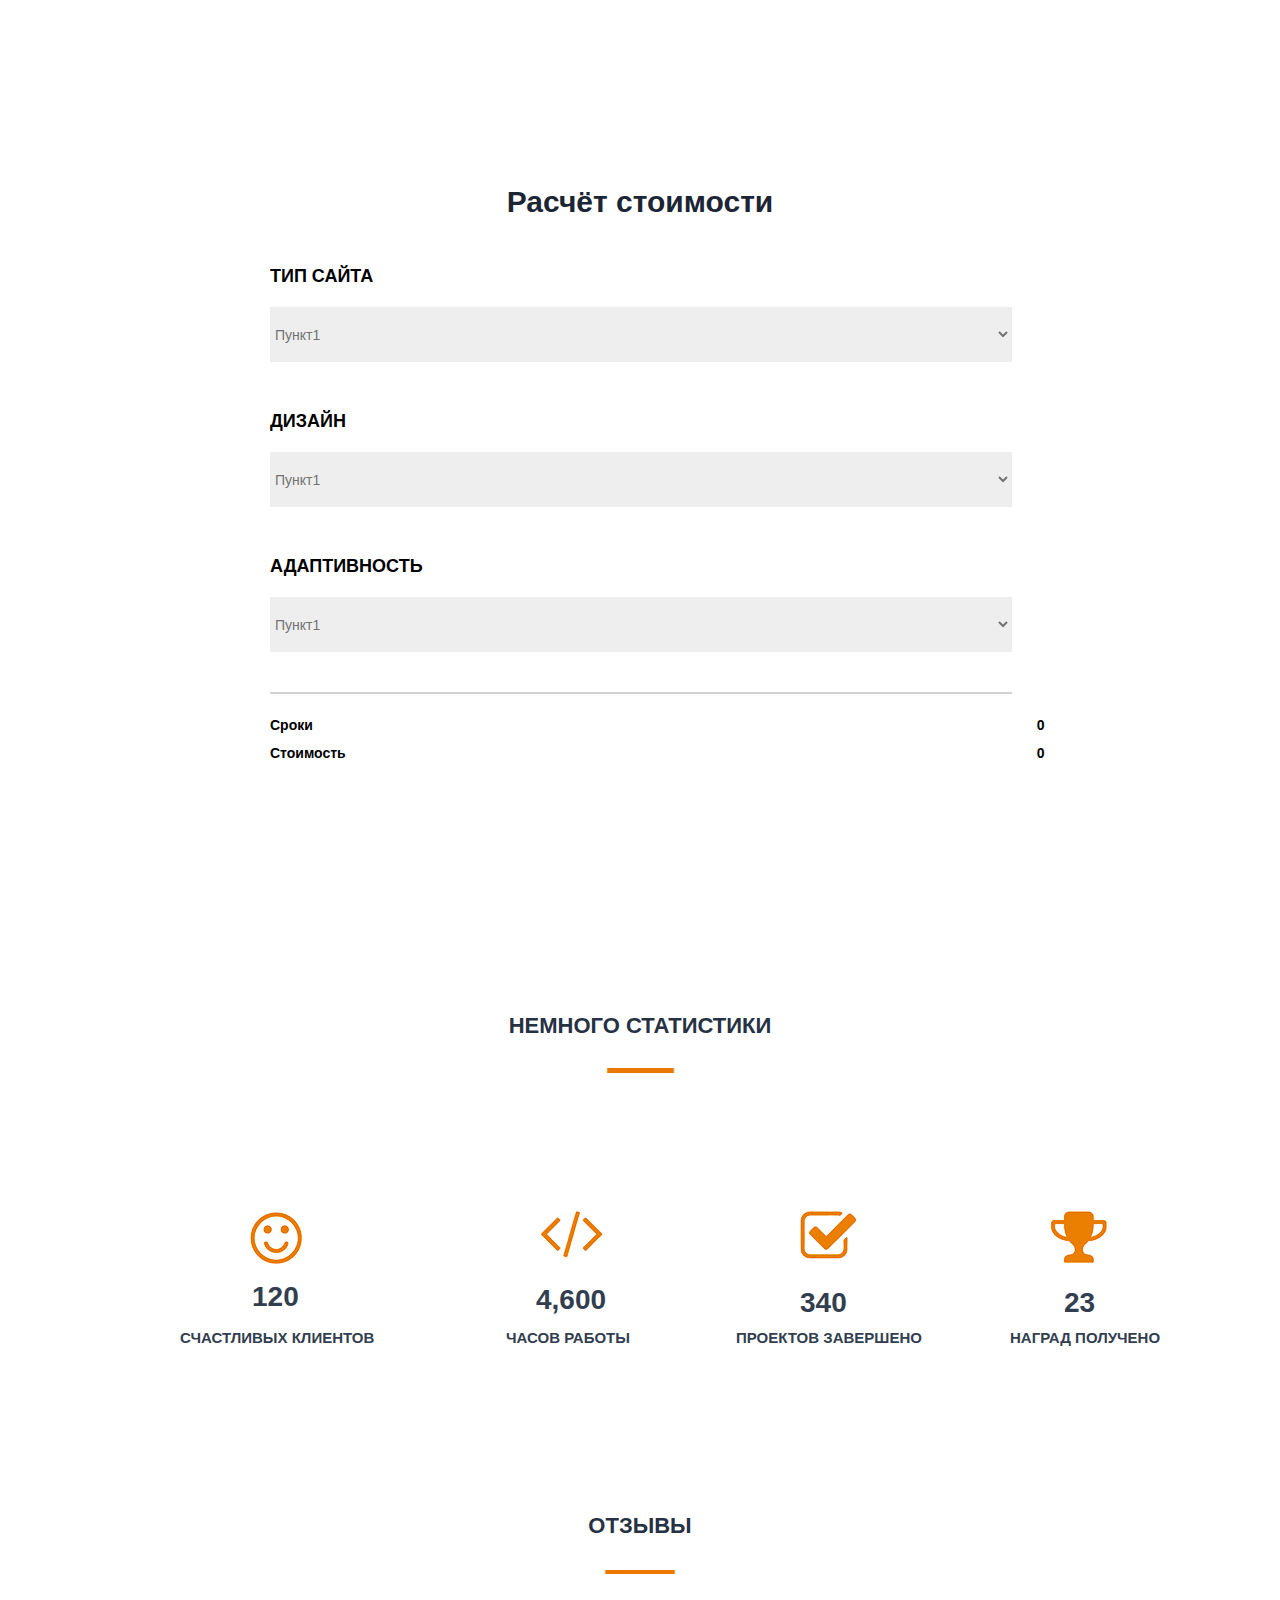
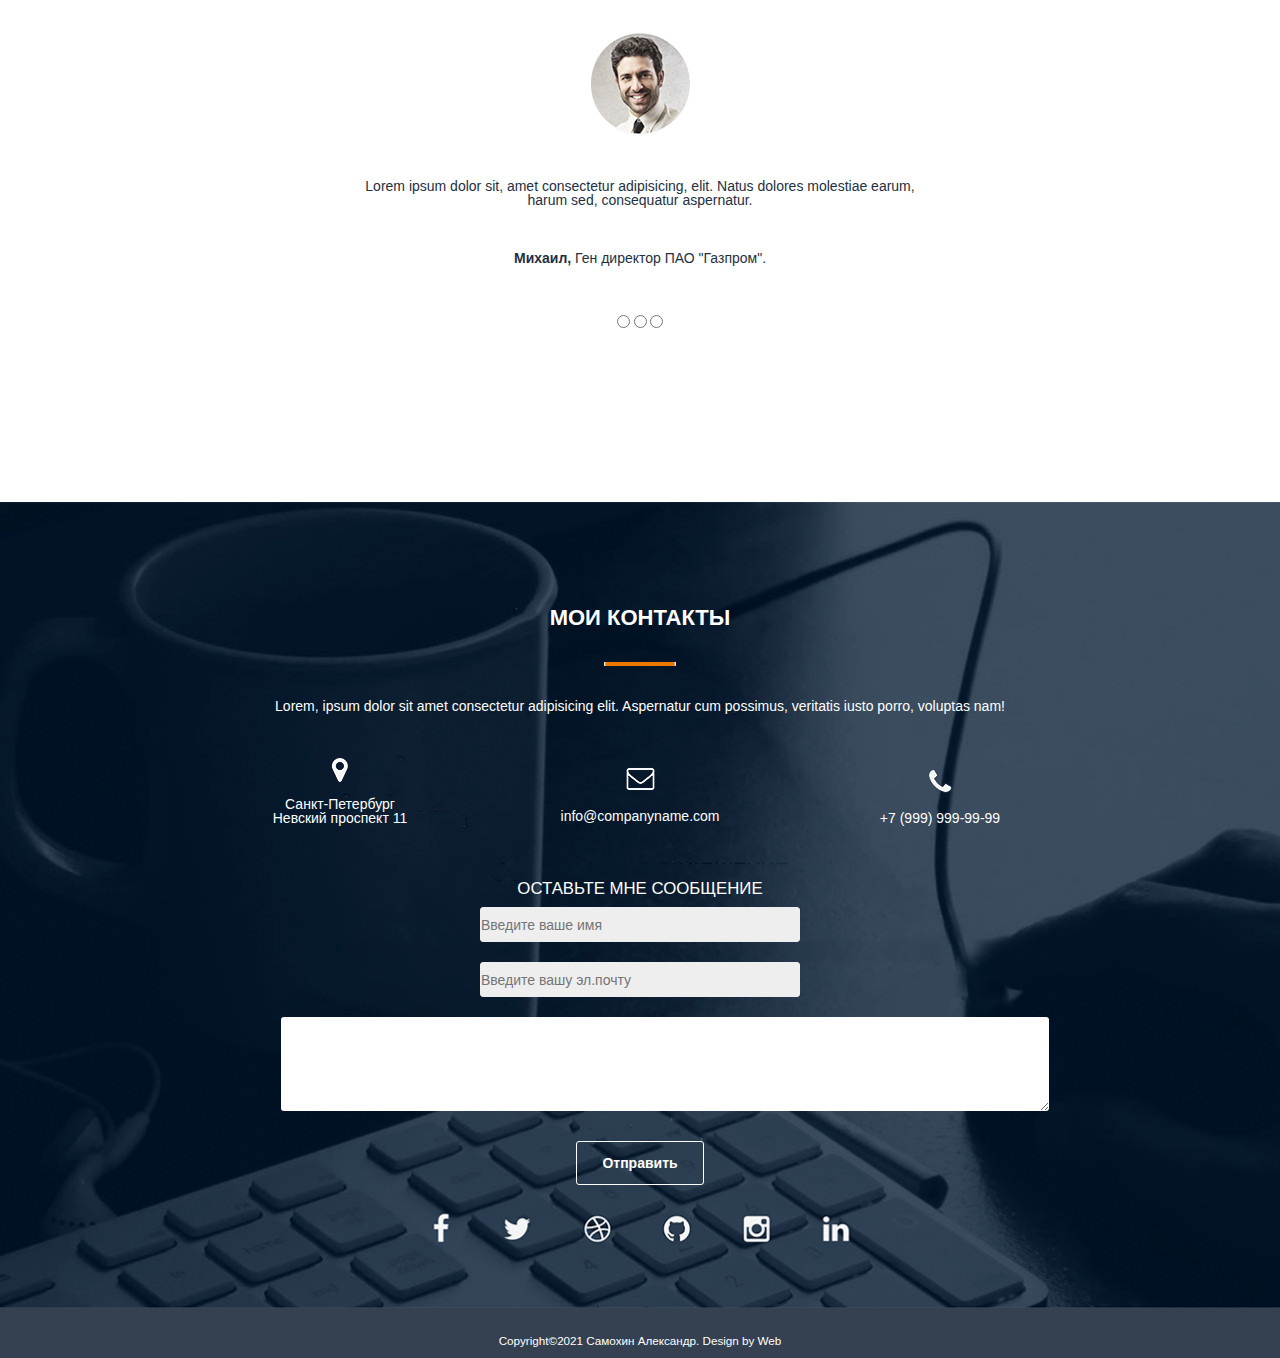
==== commit 2c5814f2: "Третье ДЗ/Не добавил Лоудер/" ====
--- a/src/index.html
+++ b/src/index.html
@@ -14,27 +14,29 @@
 </head>
 
 <body>
+	
 	<header>
 		<nav>
 			<div class="logo">Александр Самохин</div>
 			<div class="menu"><ul> 
-				  <li>Обо мне</li>
-				  <li>Услуги</li>
-				  <li>Кейсы</li>
-				  <li>Прайс</li>
-				  <li>Отзывы</li>
-				  <li>Контакты</li>
+				  <li> <a href="#">Обо мне</a> </li>
+				  <li> <a href="#"> Услуги</a> </li>
+				  <li> <a href="#">Кейсы</a> </li>
+				  <li> <a href="#">Прайс</a> </li>
+				  <li> <a href="#">Отзывы</a> </li>
+				  <li> <a href="#">Контакты</a> </li>
 				</ul>
 			</div>
 		</nav>
 	</header>
 
-	<div class="main"><div class="title__container">
+	<main>
+	<section class="main"><div class="title__container">
 		<h1>Привет, <br> Я - Александр Самохин</h1>
 		<h4>Студент, начинающий Веб-разработчик</h4>
-		<input type="submit" value="Обо мне">
-		<input type="submit" value="Мои работы">
-	</div></div>
+		<input type="button" value="Обо мне">
+		<input type="button" value="Мои работы">
+	</div> </section>
 
 	
 	<div class="blog1">
@@ -188,11 +190,12 @@
 				<div class="request1">
 				<input type="text" name="Text_input1" value="" placeholder="Введите ваше имя">
 				</div>
-				<div class="request2">
+				<div class="request1">
 				<input type="text" name="Text_input1" value="" placeholder="Введите вашу эл.почту">
 				</div>
+				</div>
+				<div class="area">
 				<textarea name="name1" id="" cols="30" rows="10">
-				
 				</textarea>
 				</div>
 				<div class="request3">
@@ -223,7 +226,7 @@
 
 
 
-
+	</main>
 
 </body>
 
--- a/src/css/style.css
+++ b/src/css/style.css
@@ -1,13 +1,12 @@
 body{
 	font-family: Arial, sans-serif;
-
-
 }
 
 nav{
 	width: 100%;
 	height: 60px;
 	background: #344051;
+	position: fixed;
 
 }
 
@@ -17,7 +16,13 @@
 	line-height: 60px;
 	padding-left: 250px;
 	float: left;
-
+	animation: comming 2s ease;
+
+}
+
+main{
+	width: 100%;
+	height: 100%;
 }
 
 .menu{
@@ -31,12 +36,13 @@
 	margin-right: 40px;
 	font-size: 14px;
 	text-transform: uppercase;
-
+	animation: topshift 0.5s ease forwards;
+	opacity: 0;
 }
 
 .main{
 	width: 100%;
-	height: calc(100% - 60px);
+	height: 100%;
 	background: url("../img/boy.png") 90% 100%/auto 85% no-repeat, url("../img/bg.jpg") center/cover no-repeat;
 }
 
@@ -45,6 +51,9 @@
 	margin: 400px 0px 0px 8%;
 	color: #2c384a;
 	text-align: center;
+	opacity: 0;
+	animation: titlemove 1s ease forwards;
+	animation-delay: 2.4s;
 
 }
 .title__container h1{
@@ -70,6 +79,84 @@
 	padding: 0px 16px;
 	margin: 58px 14px 58px 14px;
 
+}
+
+.title__container input{
+	transition: all 0.2s;
+	transform: scale(1);
+}
+
+.title__container input:hover{
+	background: #344051;
+	color: white;
+}
+
+.title__container input:active{
+	transform: scale(1.1);
+}
+
+.menu li a{
+	transition: all 0.1s;
+	color: white;
+	transform: scale(1);
+	display: inline-block;
+}
+
+.menu li a:visited{
+	color: white;
+}
+
+.menu li a:hover{
+	color: #e88604;
+}
+
+.menu li a:active{
+	transform: scale(1.1);
+}
+@keyframes comming{
+	from{
+		opacity: 0;
+	}
+	to{
+		opacity: 1;
+	}
+}
+@keyframes topshift{
+	from{
+		opacity: 0;
+		margin-top: -80px;
+	}
+	to{
+		opacity: 1;
+		margin-top: 0px;
+	}
+}
+
+.menu li:nth-child(2){
+	animation-delay: 0.4s;
+}
+.menu li:nth-child(3){
+	animation-delay: 0.8s;
+}
+.menu li:nth-child(4){
+	animation-delay: 1.2s;
+}
+.menu li:nth-child(5){
+	animation-delay: 1.6s;
+}
+.menu li:nth-child(6){
+	animation-delay: 2s;
+}
+
+@keyframes titlemove{
+	from{
+		opacity: 0;
+		margin-left: -500px;
+	}
+	to{
+		opacity: 1;
+		margin-left: 8%;
+	}
 }
 
 .blog1{
@@ -115,7 +202,7 @@
 .blog2 {
 	width: 100%;
 	height: 522px;
-	background: url("../img/line.png") 50% 160px no-repeat, url(../img/bg2.jpg) center/cover no-repeat;
+	background: url("../img/line.png") 50% 160px no-repeat, url(../img/bg2.jpg) center/cover no-repeat fixed;
 }
 .blog2 h2{
 	padding-top: 105px;
@@ -133,6 +220,46 @@
 	font-size: 12px;
 	color: #3f495a;
 }
+@keyframes web{
+	from{
+		opacity: 0;
+		margin-left: -500px;
+	}
+	to{
+		opacity: 1;
+		margin-left: 120px;
+	}
+}
+@keyframes develop{
+	from{
+		opacity: 0;
+		margin-left: -500px;
+	}
+	to{
+		opacity: 1;
+		margin-left: 70px;
+	}
+}
+@keyframes CEO{
+	from{
+		opacity: 0;
+		margin-left: -500px;
+	}
+	to{
+		opacity: 1;
+		margin-left: 30px;
+	}
+}
+@keyframes marketing{
+	from{
+		opacity: 0;
+		margin-left: -500px;
+	}
+	to{
+		opacity: 1;
+		margin-left: 76px;
+	}
+}
 .web img{
 	margin-top: 140px;
 	margin-bottom: 35px;
@@ -143,6 +270,7 @@
 	margin-left: 120px;
 	color: #2c384a;
 	text-align: center;
+	animation: web 1s ease forwards;
 }
 
 .develop img{
@@ -155,6 +283,7 @@
 	margin: 0 80px;
 	color: #2c384a;
 	text-align: center;
+	animation: develop 1s ease forwards;
 }
 .CEO img{
 	margin-top: 106px;
@@ -166,6 +295,7 @@
 	margin: 0 10px;
 	color: #2c384a;
 	text-align: center;
+	animation: CEO 1s ease forwards;
 }
 
 .marketing img{
@@ -178,6 +308,7 @@
 	margin: 80px;
 	color: #2c384a;
 	text-align: center;
+	animation: marketing 1s ease forwards;
 }
 
 .blog3 {
@@ -205,13 +336,13 @@
 }
 .case2 p{
 	margin-top: 650px;
-	margin-left: 150px;
+	margin-left: 180px;
 	margin-bottom: 26px;
 	text-align: left;
 }
 .case3 p{
 	margin-top: -126px;
-	margin-left: 30%;
+	margin-left: 28%;
 	padding-right: 12%;
 }
 .button input{
@@ -224,7 +355,7 @@
 	font-size: 14px;
 	font-weight: bold;
 	padding: 0px 25px;
-	margin-left: 150px;
+	margin-left: 180px;
 }
 .calculate{
 	margin-top: 230px;
@@ -283,11 +414,56 @@
 	margin-left: 687px;
 }
 
+@keyframes smile{
+	from{
+		opacity: 0;
+		margin-left: -500px;
+	}
+	to{
+		opacity: 1;
+		margin-left: 30px;
+	}
+}
+@keyframes develop2{
+	from{
+		opacity: 0;
+		margin-left: -500px;
+	}
+	to{
+		opacity: 1;
+		margin-left: 0px;
+	}
+}
+
+@keyframes galka{
+	from{
+		opacity: 0;
+		margin-left: -500px;
+	}
+	to{
+		opacity: 1;
+		margin-left: 0px;
+	}
+}
+
+@keyframes cup{
+	from{
+		opacity: 0;
+		margin-left: -500px;
+	}
+	to{
+		opacity: 1;
+		margin-left: 0px;
+	}
+}
+
+
 .blog4 {
 	margin-top: 150px;
 	width: 100%;
 	height: 500px;
-	background: url("../img/line.png") 50% 158px/69px 5px no-repeat, url("../img/bg3.png") center/cover no-repeat;
+	background: url("../img/line.png") 50% 158px/69px 5px no-repeat, url("../img/bg3.png") center/cover no-repeat fixed;
+
 }
 .blog4 h2{
 	padding-top: 105px;
@@ -307,6 +483,9 @@
 	text-transform: uppercase;
 	font-weight: bold;
 }
+.smile{
+	animation: smile 1s ease forwards;
+}
 .smile img{
 	margin-top: 175px;
 	margin-left: 250px;
@@ -319,6 +498,9 @@
 	margin-top: 5px;
 	margin-left: 180px;
 }
+.develop2{
+	animation: develop2 1s ease forwards;
+}
 .develop2 img{
 	margin-top: -134px;
 	margin-left: 540px;
@@ -331,6 +513,9 @@
 	margin-top: 2px;
 	margin-left: 506px;
 }
+.galka{
+	animation: galka 1s ease forwards;
+}
 .galka img{
 	margin-top: -134px;
 	margin-left: 800px;
@@ -343,6 +528,9 @@
 	margin-top: -1px;
 	margin-left: 736px;
 }
+.cup{
+	animation: cup 1s ease forwards;
+}
 .cup img{
 	margin-top: -134px;
 	margin-left: 1050px;
@@ -423,36 +611,28 @@
 .contacts5{
 	margin-top: 56px;
 }
+.request{
+	width: auto;
+}
 .request1 input{
-	margin-top: 50px;
-	margin-left: -400px;
-	height: 34px;
+	display: inline-block;
+	height: 35px;
 	width: 25%;
 	text-align: left;
 	border: 1px solid #eeeeee;
 	background-color: #eeeeee;
 	color: #5d5d5e;
 	font-size: 14px;
-}
-.request2 input{
-	margin-top: 25px;
-	margin-left: -400px;
-	height: 34px;
-	width: 25%;
-	text-align: left;
-	border: 1px solid #eeeeee;
-	background-color: #eeeeee;
-	color: #5d5d5e;
-	font-size: 14px;
-}
-.request textarea{
+	margin: 10px auto;
+	border-radius: 3px;
+}
+.area textarea{
 	height: 94px;
-	width: 38%;
-	margin-top: -20%;
+	width: 60%;
+	margin-top: 10px;
 	margin-left: 50px;
-}
-/*не понял как правильно добавить эти строчки (имя, мыло и сообщение), ибо они у меня слетают куда-то и не хотят вставать как в шаблоне на фотошопе(((*/
-
+	border-radius: 3px;
+}
 .request3 input{
 	height: 44px;
 	text-align: center;
@@ -463,15 +643,28 @@
 	font-size: 14px;
 	font-weight: bold;
 	padding: 0px 25px;
-	margin-top: 20px;
+	margin-top: 28px;
+}
+.request3 input{
+	transition: all 0.2s;
+	transform: scale(1);
+}
+
+.request3 input:hover{
+	background: rgb(52, 86, 120);
+	color: white;
+}
+
+.request3 input:active{
+	transform: scale(1.1);
 }
 .downer{
 	width: 100%;
-	height: 70px;
+	height: 50px;
 	background: #354051;
 	color: #fff;
 	text-align: center;
-	padding-top: 34px;
+	padding-top: 25px;
 }
 	
 
